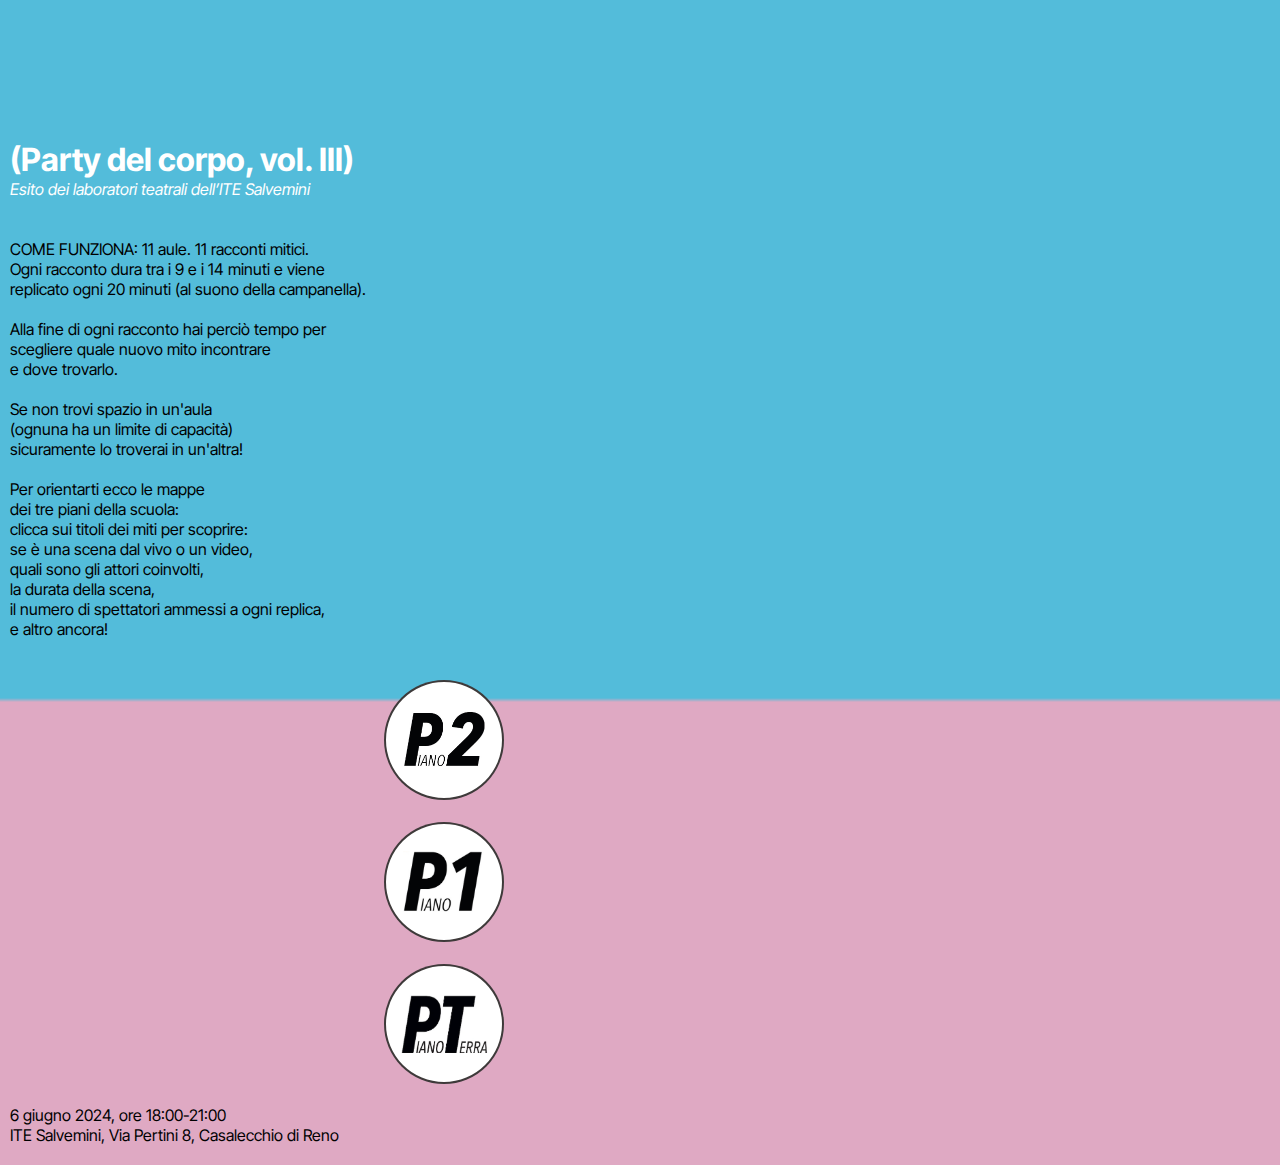
==== index.html @ 522c2198 "1" ====
<!DOCTYPE html>
<html lang="en">
<head>
  <title>La Mappa - Tutti figli di Zeus</title>
  <link rel="icon" type="image/x-icon" href="zeus.ico">
  <meta charset="UTF-8">
  <meta name="viewport" content="width=device-width, initial-scale=1.0">
  <link rel="stylesheet" href="stylesheet.css">
  <style>
  @import url('https://fonts.googleapis.com/css2?family=Abril+Fatface&family=Inter+Tight:ital,wght@0,100..900;1,100..900&display=swap');
  * {
      box-sizing: border-box;
      margin: 0;
      padding: 0;
    } 

    body {
      font-family: 'Inter Tight', sans-serif;
      display: flex;
      flex-direction: column; 
      align-items: left;
      height: 100vh;
      width: 100%; 
      background-image: url("sfondo.jpg");
      background-repeat: no-repeat;
      background-size: cover;
      background-color: #dfa9c3;
      color: black;
    }

    .b1 {
      background-image: url(etichetta-pt.png);
      color: white;
      padding: 15px 32px;
      text-align: center;
      text-decoration: none;
      border: solid;
      border-color: rgba(24, 19, 19, 0.836);
      border-radius: 100px;
      font-size: 16px;
      margin: 1px;
      border-width: 2px;
      cursor: pointer;
      background-color: #ffffff; 
      height: 120px; 
      width:120px;
      background-position: center;
      background-repeat: no-repeat;
      background-size: 75%;
      margin-left: 30%;
    }

    .b2 {
      background-image: url(etichetta-p1.png);
      color: white;
      padding: 15px 32px;
      text-align: center;
      text-decoration: none;
      border: solid;
      border-color: rgba(24, 19, 19, 0.836);
      border-radius: 100px;
      font-size: 16px;
      margin: 1px;
      border-width: 2px;
      cursor: pointer;
      background-color: #ffffff; /* Used if the image is unavailable */
      height: 120px; /* You must set a specified height */
      width: 120px;
      background-position: center; /* Center the image */
      background-repeat: no-repeat; /* Do not repeat the image */
      background-size: 70%; /* Resize the background image to cover the entire container */
      margin-left: 30%;
    }

    .b3 {
      background-image: url(etichetta-p2.png);
      color: white;
      padding: 15px 32px;
      text-align: center;
      text-decoration: none;
      border: solid;
      border-color: rgba(24, 19, 19, 0.836);
      border-radius: 100px;
      font-size: 16px;
      margin: 1px;
      border-width: 2px;
      cursor: pointer;
      background-color: #ffffff; /* Used if the image is unavailable */
      height: 120px; /* You must set a specified height */
      width: 120px;
      background-position: center; /* Center the image */
      background-repeat: no-repeat; /* Do not repeat the image */
      background-size: 75%; /* Resize the background image to cover the entire container */
      margin-left: 30%;
    }

    .zeus {
      font-size: 40px;
    }

    .party {
      font-size: 25px;
    }


    p {
      font-size: 16px;
      margin-left: 10px;
      text-align: left;
      align-items: left;
      justify-content: left;
    }

    .sottotitolo{
      color: white;
    }

    .testo {
      transform: scale(0.9);
    }

    h1 {
      margin-left: 10px;
      color: white;
    }
  </style>
</head>
<body>
  <br>
  <br>
  <br>
  <br>
  <br>
  <br>
  
  <br class="brtitolo">
   <h1>(Party del corpo, vol. III)</h1>
   <p class="sottotitolo"><i>Esito dei laboratori teatrali dell’ITE Salvemini</i></p>
   <br>
   <br>
   <p>COME FUNZIONA: 11 aule. 11 racconti mitici. </p>
    <p>Ogni racconto dura tra i 9 e i 14 minuti e viene</p>
    <p>replicato ogni 20 minuti (al suono della campanella).</p>
    <br  class="ue">
    <p>Alla fine di ogni racconto hai perciò tempo per </p>
    <p>scegliere quale nuovo mito incontrare </p>
    <p>e dove trovarlo.</p>
    <br  class="ue">
    <p>Se non trovi spazio in un'aula </p>
    <p>(ognuna ha un limite di capacità)</p>
    <p>sicuramente lo troverai in un'altra! </p>
    <br  class="ue">
    <p>Per orientarti ecco le mappe</p>
    <p>dei tre piani della scuola:</p>
    <p>clicca sui titoli dei miti per scoprire:</p>
    <p>se è una scena dal vivo o un video,</p>
    <p>quali sono gli attori coinvolti,</p>
    <p>la durata della scena, </p>
    <p>il numero di spettatori ammessi a ogni replica,</p>
    <p>e altro ancora!</p>
   <br>
  </div>
   <br class="ue">
   <a href="p2.html"><button class="b3"></button></a>
   <br class="ue">
   <a href="p1.html"><button class="b2"></button></a>
   <br class="ue">
   <a href="pt.html"><button class="b1"></button></a>
   <br>
   <p class="p">6 giugno 2024, ore 18:00-21:00</p>
   <p class="p">ITE Salvemini, Via Pertini 8, Casalecchio di Reno</p>
   <br>
</body>
</html>
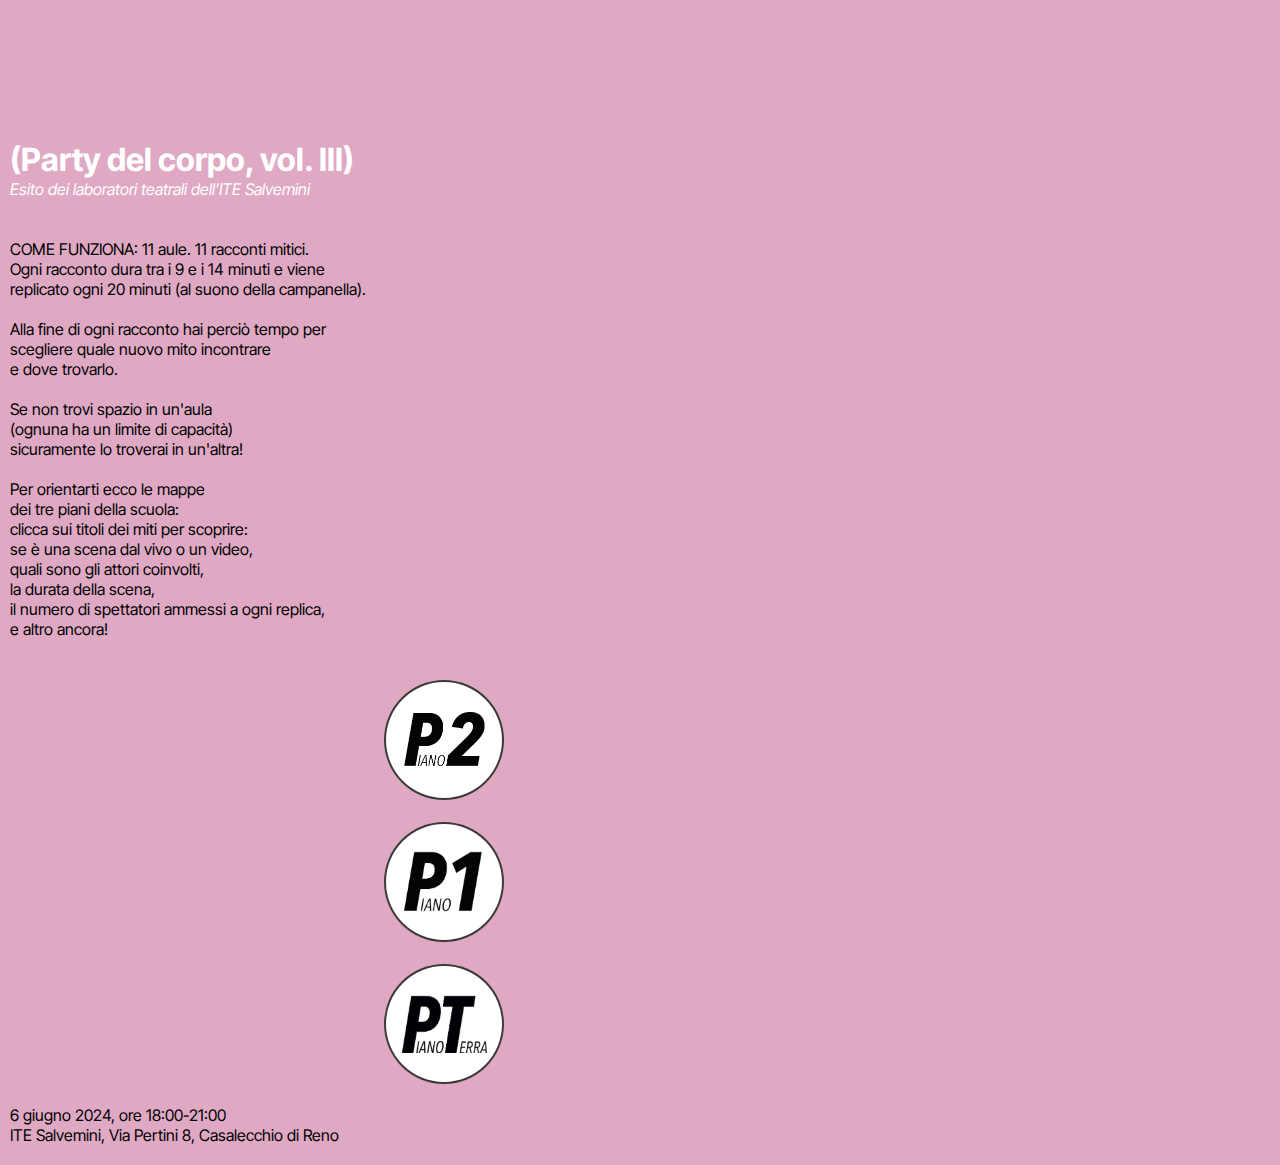
==== commit cad3d877: "ok" ====
--- a/index.html
+++ b/index.html
@@ -21,7 +21,7 @@
       align-items: left;
       height: 100vh;
       width: 100%; 
-      background-image: url("sfondo.jpg");
+      background-image: url("sfondoo.jpg");
       background-repeat: no-repeat;
       background-size: cover;
       background-color: #dfa9c3;
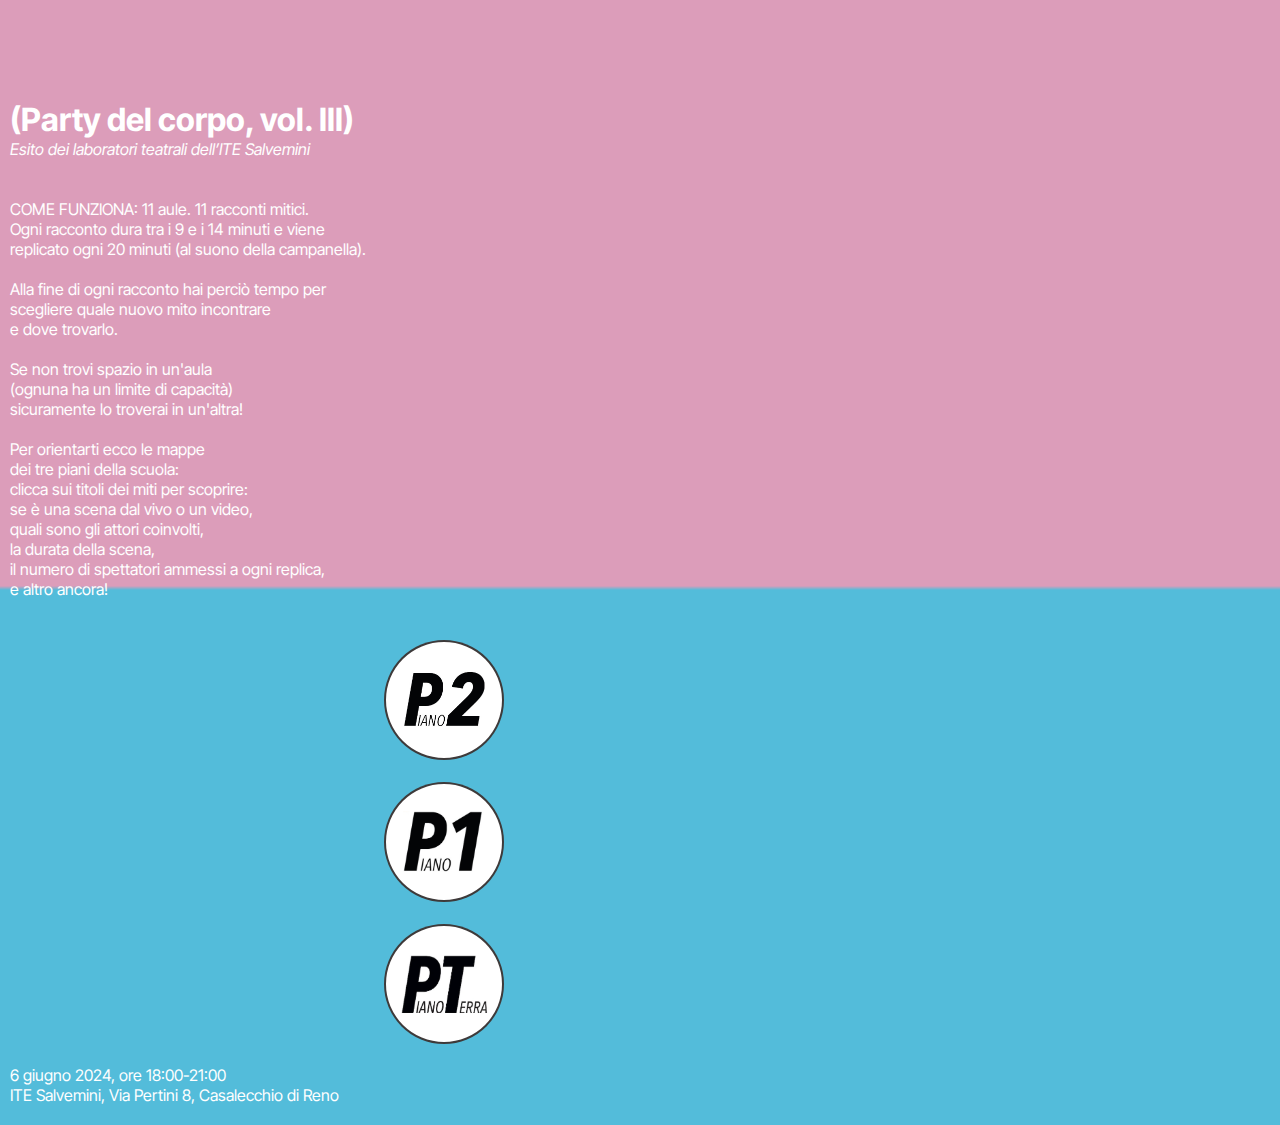
==== commit 2f6e1ba9: "ss" ====
--- a/index.html
+++ b/index.html
@@ -24,8 +24,8 @@
       background-image: url("sfondoo.jpg");
       background-repeat: no-repeat;
       background-size: cover;
-      background-color: #dfa9c3;
-      color: black;
+      background-color: #dc9dba;
+      color: white;
     }
 
     .b1 {
@@ -130,8 +130,7 @@
   <br>
   <br>
   <br>
-  <br>
-  <br>
+ 
   
   <br class="brtitolo">
    <h1>(Party del corpo, vol. III)</h1>
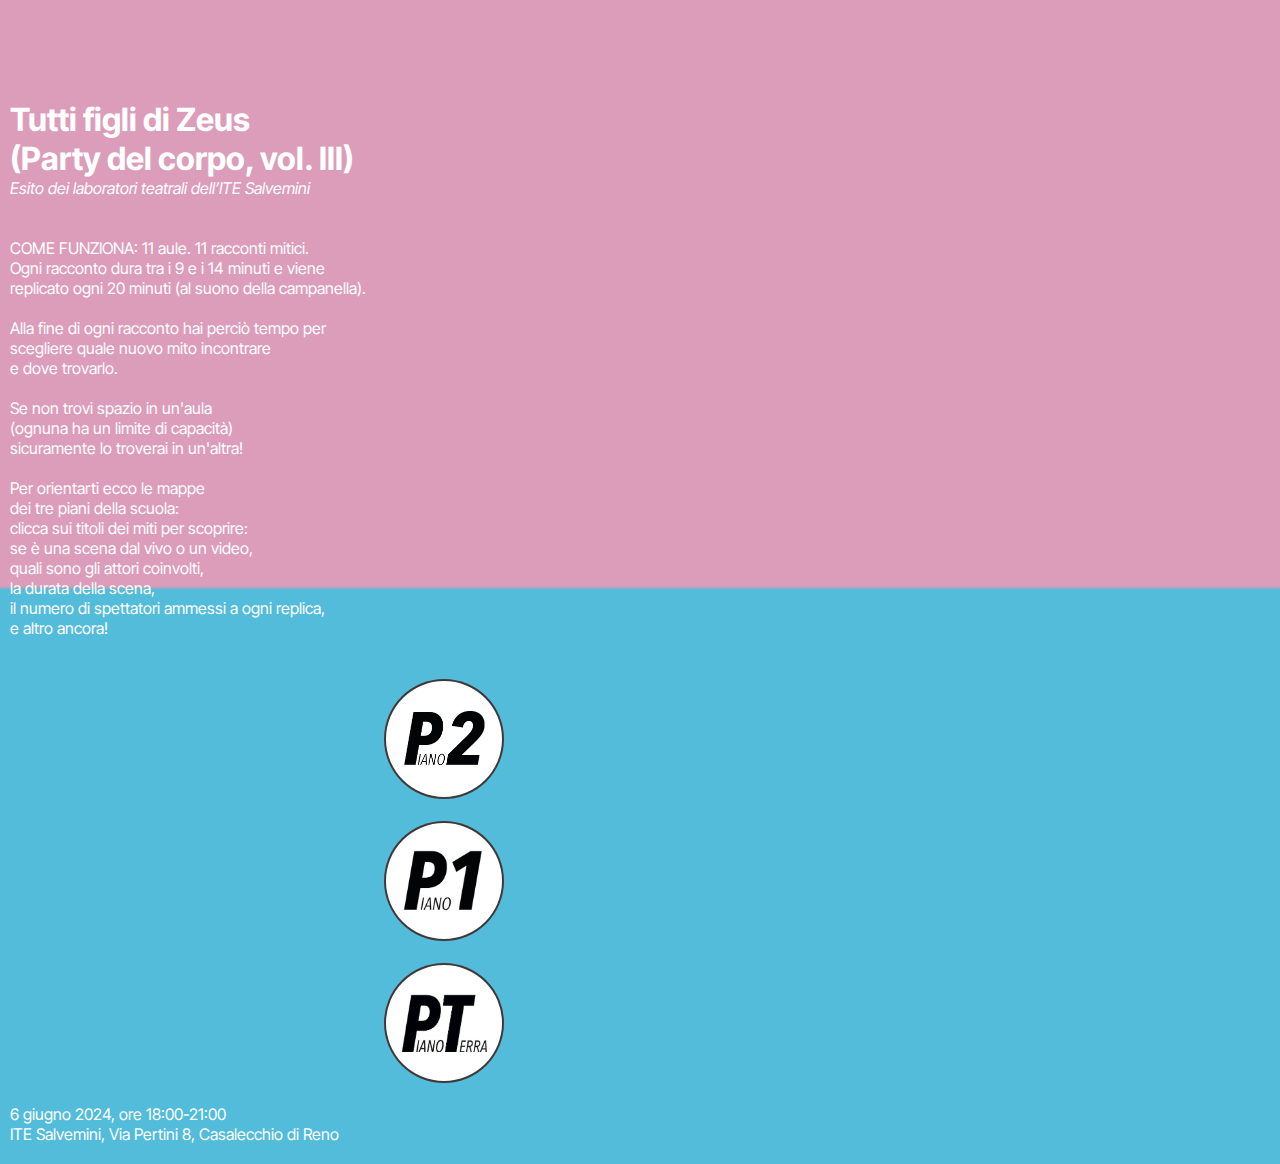
==== commit e59f5b72: "s" ====
--- a/index.html
+++ b/index.html
@@ -7,20 +7,20 @@
   <meta name="viewport" content="width=device-width, initial-scale=1.0">
   <link rel="stylesheet" href="stylesheet.css">
   <style>
-  @import url('https://fonts.googleapis.com/css2?family=Abril+Fatface&family=Inter+Tight:ital,wght@0,100..900;1,100..900&display=swap');
-  * {
+    @import url('https://fonts.googleapis.com/css2?family=Abril+Fatface&family=Inter+Tight:ital,wght@0,100..900;1,100..900&display=swap');
+    * {
       box-sizing: border-box;
       margin: 0;
       padding: 0;
-    } 
+    }
 
     body {
       font-family: 'Inter Tight', sans-serif;
       display: flex;
-      flex-direction: column; 
+      flex-direction: column;
       align-items: left;
       height: 100vh;
-      width: 100%; 
+      width: 100%;
       background-image: url("sfondoo.jpg");
       background-repeat: no-repeat;
       background-size: cover;
@@ -41,9 +41,9 @@
       margin: 1px;
       border-width: 2px;
       cursor: pointer;
-      background-color: #ffffff; 
-      height: 120px; 
-      width:120px;
+      background-color: #ffffff;
+      height: 120px;
+      width: 120px;
       background-position: center;
       background-repeat: no-repeat;
       background-size: 75%;
@@ -63,12 +63,17 @@
       margin: 1px;
       border-width: 2px;
       cursor: pointer;
-      background-color: #ffffff; /* Used if the image is unavailable */
-      height: 120px; /* You must set a specified height */
+      background-color: #ffffff;
+      /* Used if the image is unavailable */
+      height: 120px;
+      /* You must set a specified height */
       width: 120px;
-      background-position: center; /* Center the image */
-      background-repeat: no-repeat; /* Do not repeat the image */
-      background-size: 70%; /* Resize the background image to cover the entire container */
+      background-position: center;
+      /* Center the image */
+      background-repeat: no-repeat;
+      /* Do not repeat the image */
+      background-size: 70%;
+      /* Resize the background image to cover the entire container */
       margin-left: 30%;
     }
 
@@ -85,12 +90,17 @@
       margin: 1px;
       border-width: 2px;
       cursor: pointer;
-      background-color: #ffffff; /* Used if the image is unavailable */
-      height: 120px; /* You must set a specified height */
+      background-color: #ffffff;
+      /* Used if the image is unavailable */
+      height: 120px;
+      /* You must set a specified height */
       width: 120px;
-      background-position: center; /* Center the image */
-      background-repeat: no-repeat; /* Do not repeat the image */
-      background-size: 75%; /* Resize the background image to cover the entire container */
+      background-position: center;
+      /* Center the image */
+      background-repeat: no-repeat;
+      /* Do not repeat the image */
+      background-size: 75%;
+      /* Resize the background image to cover the entire container */
       margin-left: 30%;
     }
 
@@ -102,7 +112,6 @@
       font-size: 25px;
     }
 
-
     p {
       font-size: 16px;
       margin-left: 10px;
@@ -111,7 +120,7 @@
       justify-content: left;
     }
 
-    .sottotitolo{
+    .sottotitolo {
       color: white;
     }
 
@@ -130,25 +139,24 @@
   <br>
   <br>
   <br>
- 
-  
-  <br class="brtitolo">
-   <h1>(Party del corpo, vol. III)</h1>
-   <p class="sottotitolo"><i>Esito dei laboratori teatrali dell’ITE Salvemini</i></p>
-   <br>
-   <br>
-   <p>COME FUNZIONA: 11 aule. 11 racconti mitici. </p>
+  <br>
+    <h1>Tutti figli di Zeus</h1>
+    <h1>(Party del corpo, vol. III)</h1>
+    <p class="sottotitolo"><i>Esito dei laboratori teatrali dell’ITE Salvemini</i></p>
+  <br>
+  <br>
+    <p>COME FUNZIONA: 11 aule. 11 racconti mitici. </p>
     <p>Ogni racconto dura tra i 9 e i 14 minuti e viene</p>
     <p>replicato ogni 20 minuti (al suono della campanella).</p>
-    <br  class="ue">
+  <br>
     <p>Alla fine di ogni racconto hai perciò tempo per </p>
     <p>scegliere quale nuovo mito incontrare </p>
     <p>e dove trovarlo.</p>
-    <br  class="ue">
+  <br>
     <p>Se non trovi spazio in un'aula </p>
     <p>(ognuna ha un limite di capacità)</p>
     <p>sicuramente lo troverai in un'altra! </p>
-    <br  class="ue">
+  <br>
     <p>Per orientarti ecco le mappe</p>
     <p>dei tre piani della scuola:</p>
     <p>clicca sui titoli dei miti per scoprire:</p>
@@ -157,17 +165,16 @@
     <p>la durata della scena, </p>
     <p>il numero di spettatori ammessi a ogni replica,</p>
     <p>e altro ancora!</p>
-   <br>
-  </div>
-   <br class="ue">
-   <a href="p2.html"><button class="b3"></button></a>
-   <br class="ue">
-   <a href="p1.html"><button class="b2"></button></a>
-   <br class="ue">
-   <a href="pt.html"><button class="b1"></button></a>
-   <br>
-   <p class="p">6 giugno 2024, ore 18:00-21:00</p>
-   <p class="p">ITE Salvemini, Via Pertini 8, Casalecchio di Reno</p>
-   <br>
+  <br>
+  <br>
+  <a href="p2.html"><button class="b3"></button></a>
+  <br>
+  <a href="p1.html"><button class="b2"></button></a>
+  <br>
+  <a href="pt.html"><button class="b1"></button></a>
+  <br>
+  <p>6 giugno 2024, ore 18:00-21:00</p>
+  <p>ITE Salvemini, Via Pertini 8, Casalecchio di Reno</p>
+  <br>
 </body>
 </html>
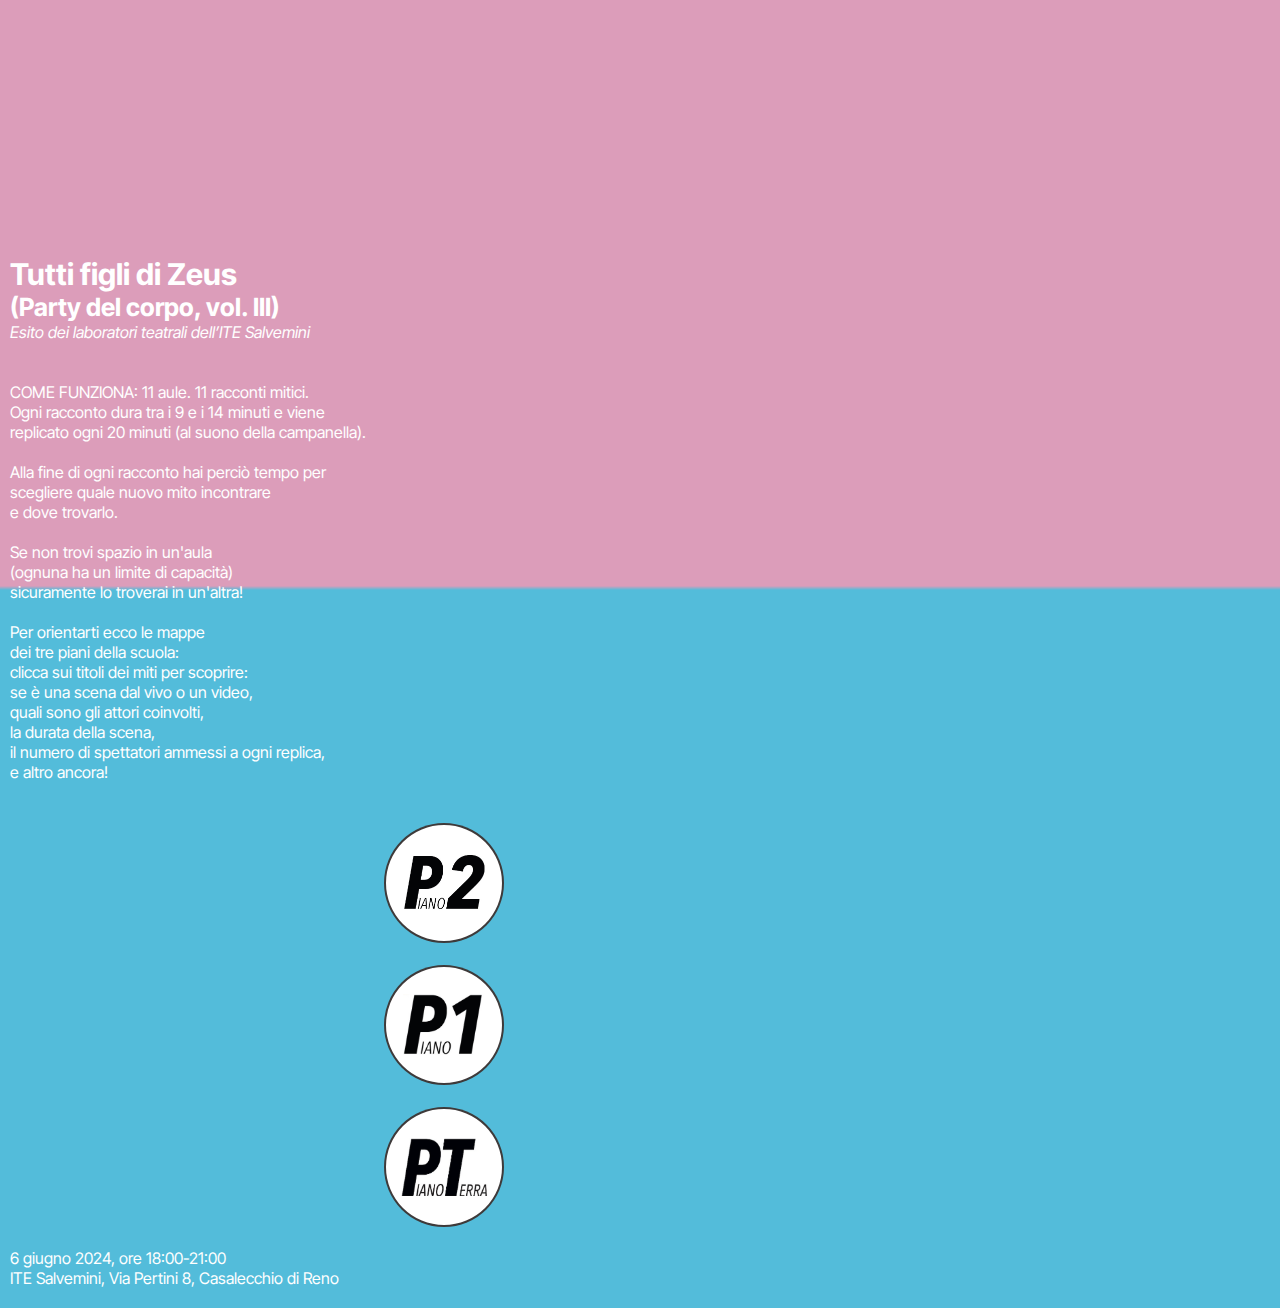
==== commit 884cd58c: "okk" ====
--- a/index.html
+++ b/index.html
@@ -105,11 +105,12 @@
     }
 
     .zeus {
-      font-size: 40px;
+      font-size: 30px;
     }
 
     .party {
       font-size: 25px;
+      margin-left: 10px;
     }
 
     p {
@@ -130,18 +131,14 @@
 
     h1 {
       margin-left: 10px;
+      margin-top:20%;
       color: white;
     }
   </style>
 </head>
 <body>
-  <br>
-  <br>
-  <br>
-  <br>
-  <br>
-    <h1>Tutti figli di Zeus</h1>
-    <h1>(Party del corpo, vol. III)</h1>
+    <h1 class="zeus">Tutti figli di Zeus</h1>
+    <h2 class="party">(Party del corpo, vol. III)</h1>
     <p class="sottotitolo"><i>Esito dei laboratori teatrali dell’ITE Salvemini</i></p>
   <br>
   <br>
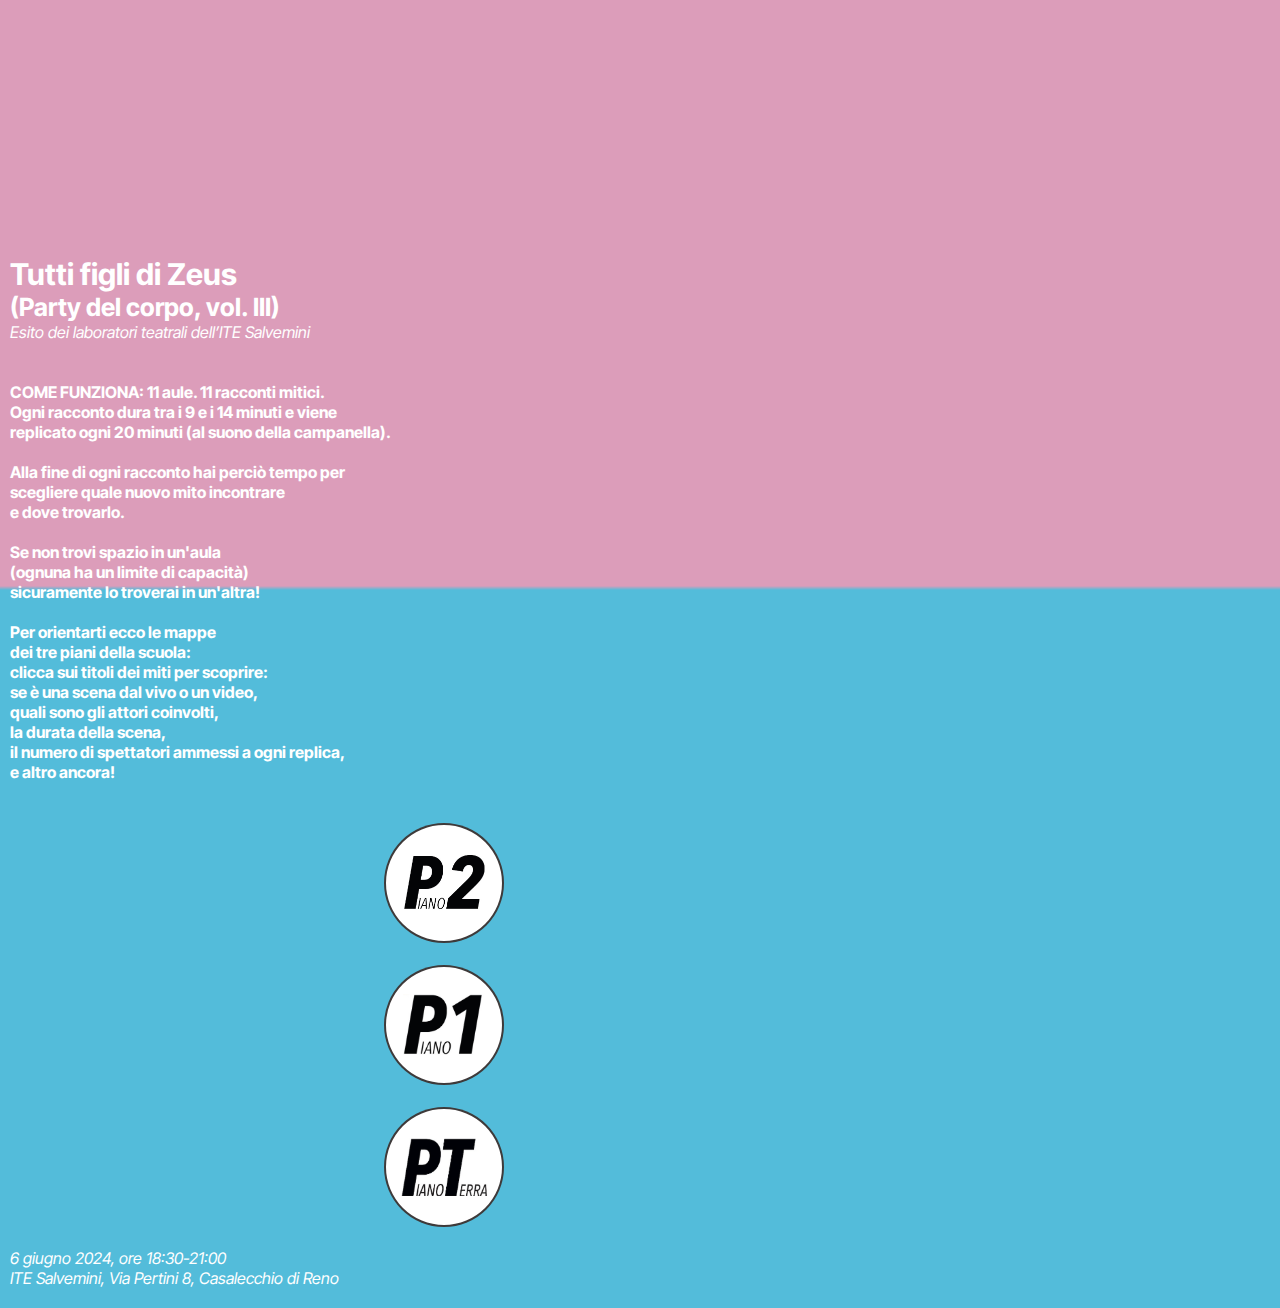
==== commit ed0ee8eb: "1" ====
--- a/index.html
+++ b/index.html
@@ -141,7 +141,7 @@
     <h2 class="party">(Party del corpo, vol. III)</h1>
     <p class="sottotitolo"><i>Esito dei laboratori teatrali dell’ITE Salvemini</i></p>
   <br>
-  <br>
+  <br><b>
     <p>COME FUNZIONA: 11 aule. 11 racconti mitici. </p>
     <p>Ogni racconto dura tra i 9 e i 14 minuti e viene</p>
     <p>replicato ogni 20 minuti (al suono della campanella).</p>
@@ -162,6 +162,7 @@
     <p>la durata della scena, </p>
     <p>il numero di spettatori ammessi a ogni replica,</p>
     <p>e altro ancora!</p>
+  </b>
   <br>
   <br>
   <a href="p2.html"><button class="b3"></button></a>
@@ -170,8 +171,8 @@
   <br>
   <a href="pt.html"><button class="b1"></button></a>
   <br>
-  <p>6 giugno 2024, ore 18:00-21:00</p>
-  <p>ITE Salvemini, Via Pertini 8, Casalecchio di Reno</p>
+  <p><i>6 giugno 2024, ore 18:30-21:00</i></p>
+  <p><i>ITE Salvemini, Via Pertini 8, Casalecchio di Reno</i></p>
   <br>
 </body>
 </html>
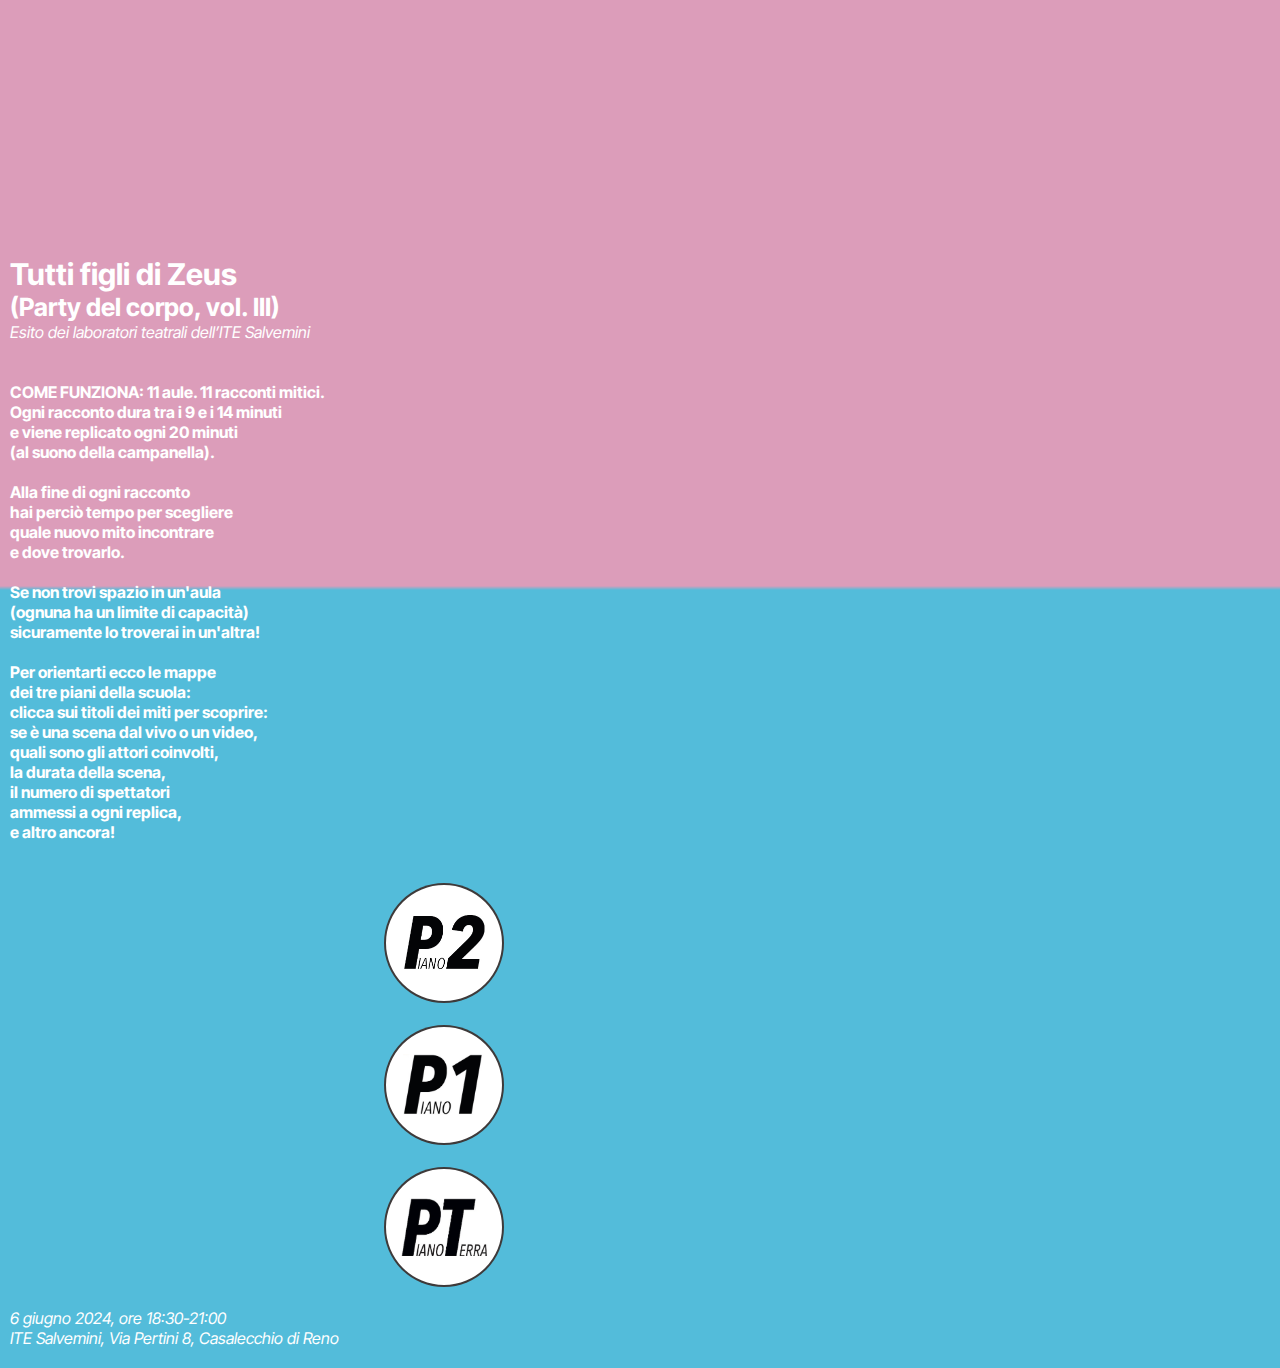
==== commit 2fae962a: "aaa" ====
--- a/index.html
+++ b/index.html
@@ -143,11 +143,13 @@
   <br>
   <br><b>
     <p>COME FUNZIONA: 11 aule. 11 racconti mitici. </p>
-    <p>Ogni racconto dura tra i 9 e i 14 minuti e viene</p>
-    <p>replicato ogni 20 minuti (al suono della campanella).</p>
+    <p>Ogni racconto dura tra i 9 e i 14 minuti</p>
+    <p> e viene replicato ogni 20 minuti</p>
+    <p>(al suono della campanella).</p>
   <br>
-    <p>Alla fine di ogni racconto hai perciò tempo per </p>
-    <p>scegliere quale nuovo mito incontrare </p>
+    <p>Alla fine di ogni racconto </p>
+    <p>hai perciò tempo per scegliere</p>
+    <p>quale nuovo mito incontrare </p>
     <p>e dove trovarlo.</p>
   <br>
     <p>Se non trovi spazio in un'aula </p>
@@ -160,7 +162,8 @@
     <p>se è una scena dal vivo o un video,</p>
     <p>quali sono gli attori coinvolti,</p>
     <p>la durata della scena, </p>
-    <p>il numero di spettatori ammessi a ogni replica,</p>
+    <p>il numero di spettatori </p>
+    <p>ammessi a ogni replica,</p>
     <p>e altro ancora!</p>
   </b>
   <br>
